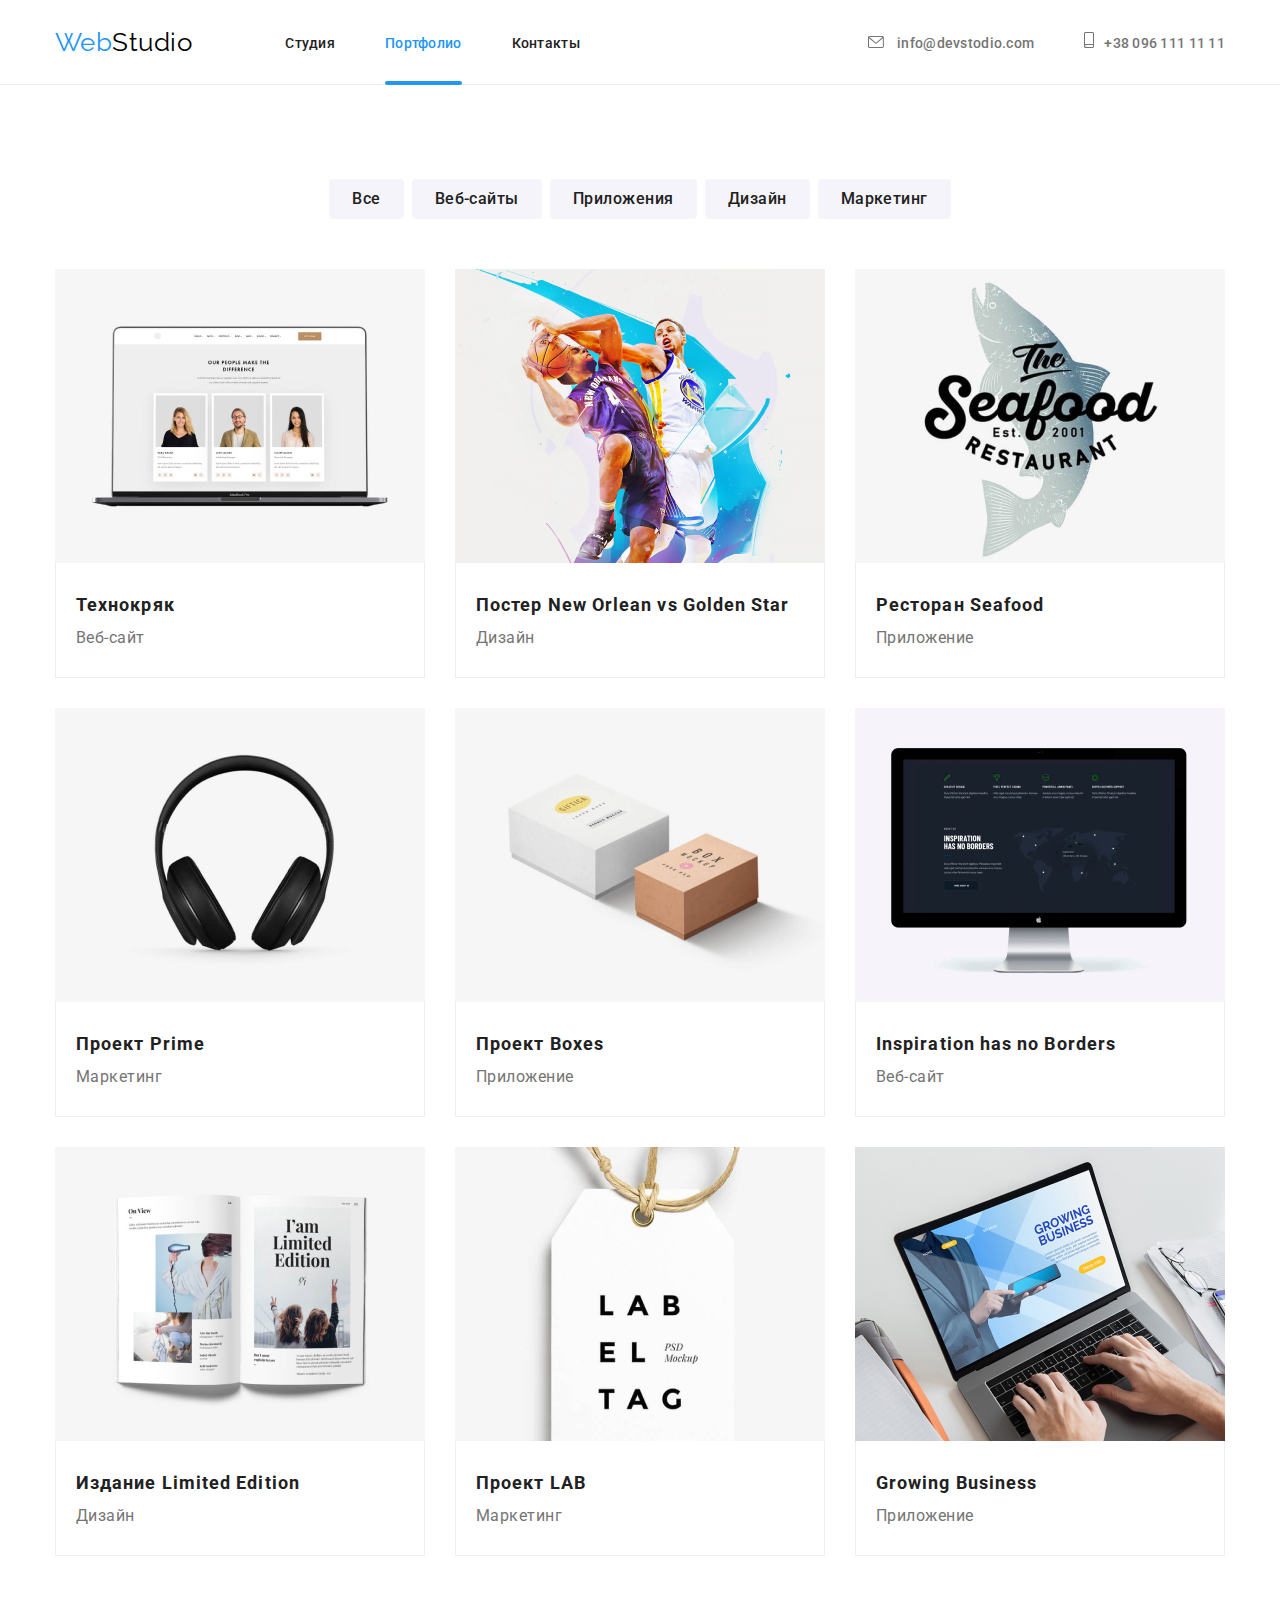
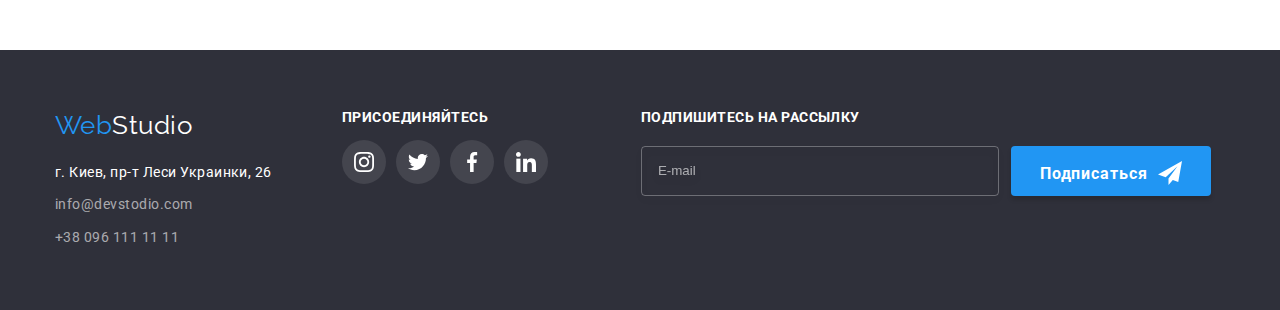
==== portfolio.html @ e449a0f4 "1" ====
<!DOCTYPE html>
<html lang="ru">

<head>
    <meta charset="UTF-8" />
    <meta name="viewport" content="width=device-width, initial-scale=1.0" />
    <title>Web Studio (Version 2.1)</title>
    <link href="https://fonts.googleapis.com/css2?family=Raleway:wght@700&family=Roboto:wght@400;500;700;900&display=swap"
        rel="stylesheet">
    <link rel="stylesheet" href="./css/styles.css">
</head>

<body>
    <header>
        <div class="container header-container">
            <nav class="header-menu">
                <a href="" class="logo">
                    <span>Web</span>Studio
                </a>
    
                <ul class="site-nav list">
                    <li class="site-nav-link nav-item"><a href="./index.html">Студия</a></li>
                    <li class="site-nav-link nav-item"><a href="./portfolio.html" class="current">Портфолио</a></li>
                    <li class="site-nav-link nav-item"><a href="">Контакты</a></li>
                </ul>
            </nav>
    
            <ul class="contacts list">
                <li class="site-nav-link mail">
                    <a class="contacts-link" href="malito:info@devstodio.com"><svg class="icon-envelope">
                            <use href="./images/sprite.svg#icon-envelope"></use>
                        </svg> info@devstodio.com</a>
                </li>
                <li class="site-nav-link">
                    <a class="contacts-link" href="tel:+380961111111"><svg class="icon-smartphone">
                            <use href="./images/sprite.svg#icon-smartphone"></use>
                        </svg>+38 096 111 11 11</a>
                </li>
            </ul>
        </div>
    </header>
<main>

   
    <section class="section">
    <div class="container">
    <ul class="filter list">
            <li class="button-item"><button type="button" class="button-filter">Все</button></li>
            <li class="button-item"><button type="button" class="button-filter">Веб-сайты</button></li>
            <li class="button-item"><button type="button" class="button-filter">Приложения</button></li>
            <li class="button-item"><button type="button" class="button-filter">Дизайн</button></li>
            <li class="button-item"><button type="button" class="button-filter">Маркетинг</button></li>
        </ul>        
         
           <ul class="card-set list">
            <li class="examples-item">
                <a href="" class="examples-wrapper-list">

                <div class="examples-wrapper">
                <img src="./images/examples/img1.jpg" alt="Технокряк" width="370" height="294">
            <p class="overlay-examples">Технокряк это современная площадка распространения коронавируса. Компании используют эту платформу для цифрового
            шпионажа и атак на защищённые сервера конкурентов.</p>
            </div>
            </a>

                <div class="examples-text"><h3 class="examples-title">Технокряк</h3>
             <p class="p-title">Веб-сайт</p>
             </div>
            </li>

            <li class="examples-item"><a href=""><img src="./images/examples/img2.jpg" alt="Постер" width="370" height="294">
                    <div class="examples-text"><h3 class="examples-title">Постер New Orlean vs Golden Star</h3>
                    <p class="p-title">Дизайн</p>
                    </div>
            </a></li>
            <li class="examples-item"><a href=""><img src="./images/examples/img3.jpg" alt="Ресторан" width="370" height="294">
                    <div class="examples-text"><h3 class="examples-title">Ресторан Seafood</h3>
                    <p class="p-title">Приложение</p>
                    </div>
            </a></li>
            <li class="examples-item"><a href=""><img src="./images/examples/img4.jpg" alt="Проект Prime" width="370" height="294">
                    <div class="examples-text"><h3 class="examples-title">Проект Prime</h3>
                    <p class="p-title">Маркетинг</p>
                    </div>
            </a></li>
            <li class="examples-item"><a href=""><img src="./images/examples/img5.jpg" alt="Проект Boxes" width="370" height="294">
                    <div class="examples-text"><h3 class="examples-title">Проект Boxes</h3>
                    <p class="p-title">Приложение</p>
                    </div>
            </a></li>
            <li class="examples-item"><a href=""><img src="./images/examples/img6.jpg" alt="Inspiration has no Borders" width="370" height="294">
                    <div class="examples-text"><h3 class="examples-title">Inspiration has no Borders</h3>
                    <p class="p-title">Веб-сайт</p>
                    </div>
            </a></li>
            <li class="examples-item"><a href=""><img src="./images/examples/img7.jpg" alt="Издание Limited Edition" width="370" height="294">
                    <div class="examples-text"><h3 class="examples-title">Издание Limited Edition</h3>
                    <p class="p-title">Дизайн</p>
                    </div>
            </a></li>
            <li class="examples-item"><a href=""><img src="./images/examples/img8.jpg" alt="Проект LAB" width="370" height="294">
                    <div class="examples-text"><h3 class="examples-title">Проект LAB</h3>
                    <p class="p-title">Маркетинг</p>
                    </div>
            </a></li>
            <li class="examples-item"><a href=""><img src="./images/examples/img9.jpg" alt="Growing Business" width="370" height="294">
                    <div class="examples-text"><h3 class="examples-title">Growing Business</h3>
                    <p class="p-title">Приложение</p>
                    </div>
            </a></li>
        </ul>
        </div>
    </section>
</main>

    <footer class="footer">
        <div class="container container-footer">
    
            <div class="footer-contacts">
                <a href="" class="logo-footer">
                    <span>Web</span>Studio
                </a>
                <address class="contacts-footer">
                    <a href="https://goo.gl/maps/frjreKLphZ5ABXnr6" target="_blank" class="map">г. Киев, пр-т Леси Украинки,
                        26</a>
                    <a href="mailto:info@devstodio.com" class="mail mail-footer">info@devstodio.com</a>
                    <a href="tel:+380961111111" class="tel">+38 096 111 11 11</a>
                </address>
            </div>
    
            <div class="join">
                <h3 class="section-title1 title-footer">Присоединяйтесь</h3>
    
                <ul class="social-list list">
                    <li class="social-list-item">
                        <a href="" class="social-list-link social-list-link-dark">
                            <svg class="social-list-icon social-list-icon-dark">
                                <use href="./images/sprite.svg#icon-instagram"></use>
                            </svg>
                        </a>
                    </li>
    
                    <li class="social-list-item">
                        <a href="" class="social-list-link social-list-link-dark">
                            <svg class="social-list-icon social-list-icon-dark">
                                <use href="./images/sprite.svg#icon-twitter"></use>
                            </svg>
                        </a>
                    </li>
    
                    <li class="social-list-item">
                        <a href="" class="social-list-link social-list-link-dark">
                            <svg class="social-list-icon social-list-icon-dark">
                                <use href="./images/sprite.svg#icon-facebook"></use>
                            </svg>
                        </a>
                    </li>
    
                    <li class="social-list-item">
                        <a href="" class="social-list-link social-list-link-dark">
                            <svg class="social-list-icon social-list-icon-dark">
                                <use href="./images/sprite.svg#icon-linkedin"></use>
                            </svg>
                        </a>
                    </li>
                </ul>
            </div>
    
            <div class="sign">
                <form action="#" class="sign-form">
                    <p class="sign-title title-footer section-title1 ">Подпишитесь на рассылку</p>
    
                    <div class="wrapper-sign-input-btn">
                        <input type="email" name="user-email" class="sign-form-input" placeholder="E-mail" required
                            minlength="2">
    
                        <button type="submit" class="sign-form-btn"><span class="sign-form-btn-wrapper">Подписаться
                                <svg class="sign-icon">
                                    <use href="./images/sprite.svg#icon-send"></use>
                                </svg>
                            </span>
                        </button>
                    </div>
                </form>
    
            </div>
        </div>
    </footer>
  </body>
</html>
---- css/styles.css ----
:root {
  --primary-text-color: #757575;
  --title-text-color: #212121;
  --accent-color: #2196f3;
  --white-color-text: #ffffff;
  --primary-bg: #ffffff;
  --secondary-bg: #f5f4fa;
  --dark-bg: #2f303a;
}

html {
  box-sizing: border-box;
}
*,
*::after,
*::before {
  box-sizing: inherit;
}

h1,
h2,
h3,
h4,
h5,
h6,
p {
  margin-top: 0;
}

p {
  margin-bottom: 20px;
}
p:last-child {
  margin-bottom: 0;
}

ul,
ol {
  margin-top: 0;
  margin-bottom: 0;
  padding-left: 0;
}

img {
  display: block;
  max-width: 100%;
  height: auto;
}

.visually-hidden {
  position: absolute !important;
  clip: rect(1px 1px 1px 1px); /* IE6, IE7 */
  clip: rect(1px, 1px, 1px, 1px);
  padding: 0 !important;
  border: 0 !important;
  height: 1px !important;
  width: 1px !important;
  overflow: hidden;
}

body {
  background-color: var(--primary-bg);
  color: var(--title-text-color);
  font-family: "Roboto", sans-serif;
  letter-spacing: 0.03em;
  text-decoration: none;
  margin: 0;
}

.link {
  text-decoration: none;
}

.container {
  margin-left: auto;
  margin-right: auto;
  width: 1200px;
  padding-left: 15px;
  padding-right: 15px;

  /*outline: 2px solid tomato;*/
}

header {
  background-color: var(--white-color-text);
  border-bottom: 1px solid #ececec;
}

.header-container {
  display: flex;
  align-items: center;

  /*border-bottom: 1px solid #ECECEC;*/
}

.header-menu {
  display: flex;
  align-items: center;
}

.logo {
  display: inline-block;
  margin-right: 93px;
  padding-top: 24px;
  padding-bottom: 24px;

  color: #000000;
  font-family: "Raleway", sans-serif;
  font-size: 26px;
  line-height: 1.19;
  text-decoration: none;
}

span {
  color: var(--accent-color);
}
.list {
  list-style: none;
  padding: 0;
  margin: 0;
}

.list a {
  list-style: none;
  text-decoration: none;
}

.site-nav {
  display: flex;
  /* padding-top: 32px; */
  /* padding-bottom: 32px; */
  /*align-items: center;*/
}

.site-nav a {
  color: var(--title-text-color);
  font-style: normal;
  font-weight: 500;
  font-size: 14px;
  line-height: 1.14;
  letter-spacing: 0.02em;
  text-decoration: none;

  transition: color 250ms cubic-bezier(0.4, 0, 0.2, 1);
}

.site-nav-link {
  padding-top: 32px;
  padding-bottom: 32px;
  position: relative;
}

.nav-item:not(:last-child) {
  margin-right: 50px;
}

.current::after {
  content: "";
  display: block;
  position: absolute;
  width: 100%;
  height: 4px;
  left: 0;
  bottom: -34px;

  background: var(--accent-color);
  border-radius: 2px;
}

.site-nav .current {
  color: var(--accent-color);
  position: relative;
}

.site-nav a:hover,
.site-nav a:focus {
  color: var(--accent-color);
}

/* Контакты */
.contacts {
  display: flex;
  align-items: center;
  margin-left: auto;

  /* padding-top: 32px; */
  /* padding-bottom: 32px; */
}

.mail {
  margin-right: 50px;
}

/*.contacts a {
  color: var(--primary-text-color);
  font-weight: 500;
  font-size: 14px;
  line-height: 1.14;
  letter-spacing: 0.02em;
  text-decoration: none;
}*/

.contacts-link {
  color: var(--primary-text-color);
  font-weight: 500;
  font-size: 14px;
  line-height: 1.14;
  letter-spacing: 0.02em;
  text-decoration: none;

  transition: color 250ms cubic-bezier(0.4, 0, 0.2, 1);
}

.contacts-link:hover,
.contacts-link:focus {
  color: var(--accent-color);
}

.icon-smartphone {
  margin-right: 10px;
  width: 10px;
  height: 16px;
  fill: currentColor;
}

.icon-envelope {
  margin-right: 10px;
  width: 16px;
  height: 12px;
  fill: currentColor;
}

/* ======HERO======*/
.hero {
  background-color: var(--dark-bg);
  background-image: linear-gradient(
      0deg,
      rgba(47, 48, 58, 0.4),
      rgba(47, 48, 58, 0.4)
    ),
    url(../images/imgbghero.jpg);
  background-repeat: no-repeat;
  background-position: center;
  /* background-size: cover; */

  color: var(--white-color-text);
  font-weight: 900;
  font-size: 44px;
  line-height: 1.36;
  text-align: center;
  letter-spacing: 0.06em;
  text-transform: uppercase;
  padding-top: 200px;
  padding-bottom: 200px;
}

.hero-title {
  font-weight: 900;
  font-size: 44px;
  line-height: 1.36;
  display: inline-flex;
  margin-top: 0px;
  margin-bottom: 30px;
  width: 696px;
  letter-spacing: 0.06em;
}

.button {
  color: var(--white-color-text);
  background-color: var(--accent-color);
  font-family: inherit;
  font-weight: 700;
  font-size: 16px;
  line-height: 1.87;
  display: block;
  margin: 0 auto;
  align-items: center;
  text-align: center;
  letter-spacing: 0.06em;
  cursor: pointer;
  border: 1px solid transparent;
  border-radius: 4px;
  padding: 10px 32px;

  /*margin-right: 700px;
  margin-left: 700px;*/
}

/*============Переваги========*/

.icon-box-benefits {
  display: flex;
  align-items: center;
  justify-content: center;

  width: 270px;
  height: 120px;
  background-color: #f5f4fa;
  /* padding: 25px 100px; */
  margin-bottom: 30px;
}

.benefits-icon {
  width: 70px;
  height: 70px;
}

.card-set {
  display: flex;
  flex-wrap: wrap;
  margin-left: -30px;
  margin-top: -30px;
  padding: 0;
  list-style: none;
}

.benefits-item {
  margin-left: 30px;
  margin-top: 30px;
  flex-basis: calc((100% - 120px) / 4);
}

.section {
  color: var(--primary-text-color);
  padding-bottom: 94px;
  padding-top: 94px;

  /*background-color: rebeccapurple;*/
}

/* =====Чем мы занимаемся===== */

.about-item {
  flex-basis: calc((100% - 90px) / 3);
  position: relative;
  margin-left: 30px;
  margin-top: 30px;
}

.label-about {
  display: flex;
  align-items: center;
  justify-content: center;

  width: 100%;
  height: 70px;
  background: rgba(47, 48, 58, 0.8);

  bottom: 0;

  /* padding-top: 27px; */

  position: absolute;
  font-family: "Roboto";
  font-style: normal;
  font-weight: bold;
  font-size: 14px;
  line-height: 16px;
  text-align: center;
  letter-spacing: 0.03em;
  text-transform: uppercase;
  color: var(--white-color-text);
}

.section-about {
  padding-top: 0;

  /*background-color: yellow;*/
}

.section-title1 {
  color: var(--title-text-color);
  font-weight: 700;
  font-size: 14px;
  line-height: 1.14;
  text-transform: uppercase;
}

/*======Наша команда======*/

.team-item {
  margin-left: 30px;
  margin-top: 30px;

  flex-basis: calc((100% - 120px) / 4);
  background-color: #fff;
  box-shadow: 0px 1px 3px rgba(0, 0, 0, 0.12), 0px 1px 1px rgba(0, 0, 0, 0.14),
    0px 2px 1px rgba(0, 0, 0, 0.2);
  border-radius: 0px 0px 4px 4px;
}

/* .team-item:not(:last-child) { 
  margin-right: 30px;
}*/
.p-benefits {
  font-family: "Roboto";
  font-size: 14px;
  line-height: 1.71;
  margin-bottom: 0;
  letter-spacing: 0.03em;
}

.section-title,
.section-title-team {
  color: var(--title-text-color);
  font-weight: 700;
  font-size: 36px;
  line-height: 1.17;
  text-align: center;
  margin-bottom: 50px;
}

.section-team {
  background-color: var(--secondary-bg);
}
.name {
  color: var(--title-text-color);
  font-weight: 500;
  font-size: 16px;
  line-height: 1.19;
  text-align: center;
}

.our-team p {
  font-size: 16px;
  line-height: 1.19;
  text-align: center;
  margin-bottom: 16px;
}

.name-list {
  padding-top: 30px;
  padding-bottom: 30px;
}

.social-list {
  display: flex;
  justify-content: center;
}

.social-list-item {
  width: 44px;
  height: 44px;
}

.social-list-item:not(:last-child) {
  margin-right: 10px;
}

.social-list-link {
  display: flex;
  justify-content: center;
  align-items: center;

  width: 44px;
  height: 44px;
  border-radius: 50%;
  background-color: #ffffff;
  transition: background-color 250ms cubic-bezier(0.4, 0, 0.2, 1);
}

.social-list-icon {
  width: 20px;
  height: 20px;
  fill: #afb1b8;
}

.social-list-link:hover,
.social-list-link:focus {
  background-color: var(--accent-color);
}

.social-list-link:hover .social-list-icon,
.social-list-link:focus .social-list-icon {
  fill: var(--white-color-text);
}

/* ========Постоянные клиенты========= */

.clients-logo {
  display: flex;
  justify-content: space-between;
}

.icon-logo-clients {
  display: flex;
  width: 170px;
  height: 92px;
  align-items: center;

  border: 1px solid #afb1b8;
  box-sizing: border-box;
  border-radius: 4px;
  fill: #afb1b8;
  padding: 16px 32px;
  transition: border-color 250ms cubic-bezier(0.4, 0, 0.2, 1),
    fill 250ms cubic-bezier(0.4, 0, 0.2, 1);
}

.link-clients:hover .icon-logo-clients,
.link-clients:focus .icon-logo-clients {
  fill: var(--accent-color);
  border: 1px solid var(--accent-color);
}

/*.link-clients:hover .icon-logo-clients,
.link-clients:focus .icon-logo-clients {
  border: 1px solid var(--accent-color);
}*/

/*==========Footer==========*/

.footer {
  background-color: var(--dark-bg);
  color: var(--white-color-text);
  padding-top: 60px;
  padding-bottom: 60px;
}

.container-footer {
  display: flex;
}

.footer-contacts {
  margin-right: 70px;
}

.map {
  color: #ffffff;
}
.contacts-footer a {
  /* color: rgba(255, 255, 255, 0.6); */
  font-size: 14px;
  line-height: 1.71;
  text-decoration: none;
  font-style: normal;
  list-style: none;
  display: block;
}

.mail,
.tel {
  color: rgba(255, 255, 255, 0.6);
}
.mail-footer {
  margin-bottom: 9px;
  margin-top: 9px;
}

.logo-footer {
  display: inline-block;
  margin-bottom: 20px;
  color: var(--white-color-text);
  font-family: "Raleway", sans-serif;
  font-size: 26px;
  line-height: 1.19;
  text-decoration: none;
}
.title-footer {
  color: var(--white-color-text);
}

.social-list-link-dark {
  background: rgba(255, 255, 255, 0.1);
  transition: background-color 250ms cubic-bezier(0.4, 0, 0.2, 1);
}

.social-list-icon-dark {
  fill: #ffffff;
}
/* ===============Подпишитесь на рассылку============ */
.sign {
  margin-left: 93px;
}

.sign-forum {
  display: flex;
  align-items: center;
  justify-content: center;
}

.sign-form-input {
  width: 358px;
  height: 50px;

  background-color: transparent;
  border: 1px solid rgba(255, 255, 255, 0.3);
  box-sizing: border-box;
  filter: drop-shadow(0px 4px 4px rgba(0, 0, 0, 0.15));
  border-radius: 4px;
  padding-left: 16px;
  color: rgba(255, 255, 255, 0.6);
  cursor: pointer;
  transition: border-color 250ms cubic-bezier(0.4, 0, 0.2, 1);
}

.sign-form-input::placeholder {
  color: rgba(255, 255, 255, 0.6);
}

.sign-form-input:focus {
  outline: none;
  border-color: var(--accent-color);
}

.sign-form-btn {
  width: 200px;
  height: 50px;

  background: var(--accent-color);
  box-shadow: 0px 4px 4px rgba(0, 0, 0, 0.15);
  border-radius: 4px;
  border-color: transparent;
  cursor: pointer;
  margin-left: 12px;
}

.wrapper-sign-input-btn {
  display: flex;
  align-items: center;
  justify-content: center;
}

.sign-form-btn-wrapper {
  font-family: "Roboto";

  font-weight: bold;
  font-size: 16px;
  line-height: 1.87;

  letter-spacing: 0.06em;

  color: #ffffff;

  padding: 10px;
  display: flex;
  align-items: center;
  justify-content: center;
}

.sign-icon {
  width: 24px;
  height: 24px;
  fill: #ffffff;
  margin-left: 10px;
}

/* ============Portolio ==============*/

.button-item:not(:last-child) {
  margin-right: 8px;
}

.filter {
  list-style: none;
  margin-bottom: 50px;
  display: flex;
  justify-content: center;
}

.examples-item {
  margin-left: 30px;
  margin-top: 30px;
  flex-basis: calc((100% - 90px) / 3);
  transition: filter 250ms cubic-bezier(0.4, 0, 0.2, 1);
}

.examples-item:hover,
.examples-item:focus {
  filter: drop-shadow(0px 4px 4px rgba(0, 0, 0, 0.25));
}

.examples-text {
  padding: 24px 20px;
  background: #ffffff;
  border: 1px solid #eeeeee;
  box-sizing: border-box;
  border-top: none;
}

.button-filter {
  padding: 6px 22px;

  font-family: Roboto;
  font-style: normal;

  color: var(--title-text-color);
  background-color: var(--secondary-bg);
  font-weight: 500;
  font-size: 16px;
  line-height: 1.62;
  text-align: center;
  letter-spacing: 0.03em;
  border-radius: 4px;
  border: 1px solid transparent;
  cursor: pointer;
  transition: background-color 250ms cubic-bezier(0.4, 0, 0.2, 1),
    filter 250ms cubic-bezier(0.4, 0, 0.2, 1);
}

.button-filter:hover,
.button-filter:focus {
  color: var(--white-color-text);
  background-color: var(--accent-color);
}

.button-filter:hover,
.button-filter:focus {
  filter: drop-shadow(0px 4px 4px rgba(0, 0, 0, 0.25));
}

.examples-title {
  color: var(--title-text-color);
  font-weight: 700;
  font-size: 18px;
  line-height: 2;
  letter-spacing: 0.06em;
  margin: 0;
}

.p-title {
  color: var(--primary-text-color);
  font-size: 16px;
  line-height: 1.87;
}
/*=============== Оверлайн=========== */

.examples-wrapper {
  position: relative;
  overflow: hidden;
}

.overlay-examples {
  position: absolute;
  top: 0;
  left: 0;
  width: 100%;
  height: 100%;
  overflow: auto;
  padding: 63px 24px;
  font-size: 18px;
  line-height: 1.56;
  letter-spacing: 0.03em;
  transform: translateY(100%);

  transition: transform 250ms linear;

  color: #ffffff;
  background: rgba(33, 150, 243, 0.9);
}

.examples-wrapper-list:hover .overlay-examples,
.examples-wrapper-list:focus .overlay-examples {
  transform: translateY(0%);
}

/* ===========Модальное окно============== */
.backdrop {
  position: fixed;
  top: 0;
  left: 0;
  z-index: 100;
  width: 100vw;
  height: 100vh;

  background: rgba(0, 0, 0, 0.2);

  transition: opacity 250ms cubic-bezier(0.4, 0, 0.2, 1),
    visibility 250ms cubic-bezier(0.4, 0, 0.2, 1);
}

.modal {
  position: absolute;
  top: 50%;
  left: 50%;
  transform: translate(-50%, -50%);
  width: 528px;
  min-height: 581px;
  padding: 40px;

  background: #ffffff;
  box-shadow: 0px 1px 3px rgba(0, 0, 0, 0.12), 0px 1px 1px rgba(0, 0, 0, 0.14),
    0px 2px 1px rgba(0, 0, 0, 0.2);
  border-radius: 4px;
}

.modal-close-btn {
  position: absolute;
  top: 8px;
  right: 8px;
  width: 30px;
  height: 30px;
  border-radius: 50%;
  border: 1px solid rgba(0, 0, 0, 0.1);
  background-color: transparent;
  cursor: pointer;
  padding: 0;
  filter: drop-shadow(0px 4px 4px rgba(0, 0, 0, 0.25));

  display: flex;
  align-items: center;
  justify-content: center;
}

.icon-close {
  /* position: relative; */
  width: 18px;
  height: 18px;
  transition: fill 250ms cubic-bezier(0.4, 0, 0.2, 1);
}

.icon-close:hover,
.icon-close:focus {
  fill: var(--accent-color);
}

.is-hidden {
  opacity: 0;
  visibility: hidden;
  pointer-events: none;
}

.modal-form-title {
  font-weight: bold;
  font-size: 20px;
  line-height: 23px;
  text-align: center;
  letter-spacing: 0.03em;
  margin-bottom: 12px;

  color: #212121;
}

.modal-form-field {
  font-size: 12px;
  line-height: 14px;
  letter-spacing: 0.01em;

  color: #757575;
}

.modal-form-input-wrapper {
  position: relative;
  display: block;
  margin-top: 4px;
  margin-bottom: 10px;
}

.modal-form-icon {
  position: absolute;
  top: 50%;
  left: 12px;
  transform: translateY(-50%);

  width: 18px;
  height: 18px;
  transition: fill 250ms cubic-bezier(0.4, 0, 0.2, 1);
}

.modal-form-input:focus + .modal-form-icon {
  fill: var(--accent-color);
}

.modal-form {
  display: flex;
  flex-direction: column;
}

.modal-form-input {
  width: 100%;
  height: 40px;
  padding-left: 42px;

  border: 1px solid rgba(33, 33, 33, 0.2);
  box-sizing: border-box;
  filter: drop-shadow(0px 4px 4px rgba(0, 0, 0, 0.25)),
    drop-shadow(0px 4px 4px rgba(0, 0, 0, 0.25));
  border-radius: 4px;
  transition: border-color 250ms cubic-bezier(0.4, 0, 0.2, 1);
  cursor: pointer;
}

.modal-form-input:focus {
  outline: none;
  border-color: var(--accent-color);
}

.modal-form-comment {
  width: 100%;
  min-width: 448px;
  height: 120px;
  margin-top: 6px;
  padding: 15px;
  border: 1px solid rgba(33, 33, 33, 0.2);
  border-radius: 4px;
  resize: none;
  margin-bottom: 20px;
  transition: border-color 250ms cubic-bezier(0.4, 0, 0.2, 1);
  cursor: pointer;
}

.modal-form-comment::placeholder {
  font-size: 14px;
  line-height: 16px;
  letter-spacing: 0.01em;

  color: rgba(117, 117, 117, 0.5);
}

.modal-form-comment:focus {
  outline: none;
  border-color: var(--accent-color);
}

.modal-form-checkbox-desc {
  font-size: 14px;
  line-height: 1.71;
  letter-spacing: 0.03em;

  color: #757575;
}

.modal-form-checkbox-link {
  color: var(--accent-color);
}

.modal-form-checkbox-desc::before {
  display: inline-block;
  vertical-align: middle;
  content: "";
  width: 16px;
  height: 15px;
  border: 1.5px solid #212121;
  cursor: pointer;
  margin-right: 7px;
  border-radius: 2px;
}

.modal-form-check:checked + .modal-form-checkbox-desc::before {
  background-image: url(../images/iconcheck.svg);
  border: var(--accent-color);
}

.modal-form-check:focus + .modal-form-checkbox-desc::before {
  border-color: #2196f3;
}

.modal-form-btn {
  align-self: center;
  width: 200px;
  height: 50px;
  padding: 10px 55px;
  font-weight: bold;
  margin-top: 30px;
  cursor: pointer;

  font-size: 16px;
  line-height: 1.87;
  letter-spacing: 0.06em;

  background: var(--accent-color);
  border-color: transparent;
  box-shadow: 0px 4px 4px rgba(0, 0, 0, 0.15);
  border-radius: 4px;
  color: var(--white-color-text);
  transition: background-color 250ms cubic-bezier(0.4, 0, 0.2, 1);
}

.modal-form-btn:hover,
.modal-form-btn:focus {
  background-color: var(--accent-color);
  color: #ffffff;
}
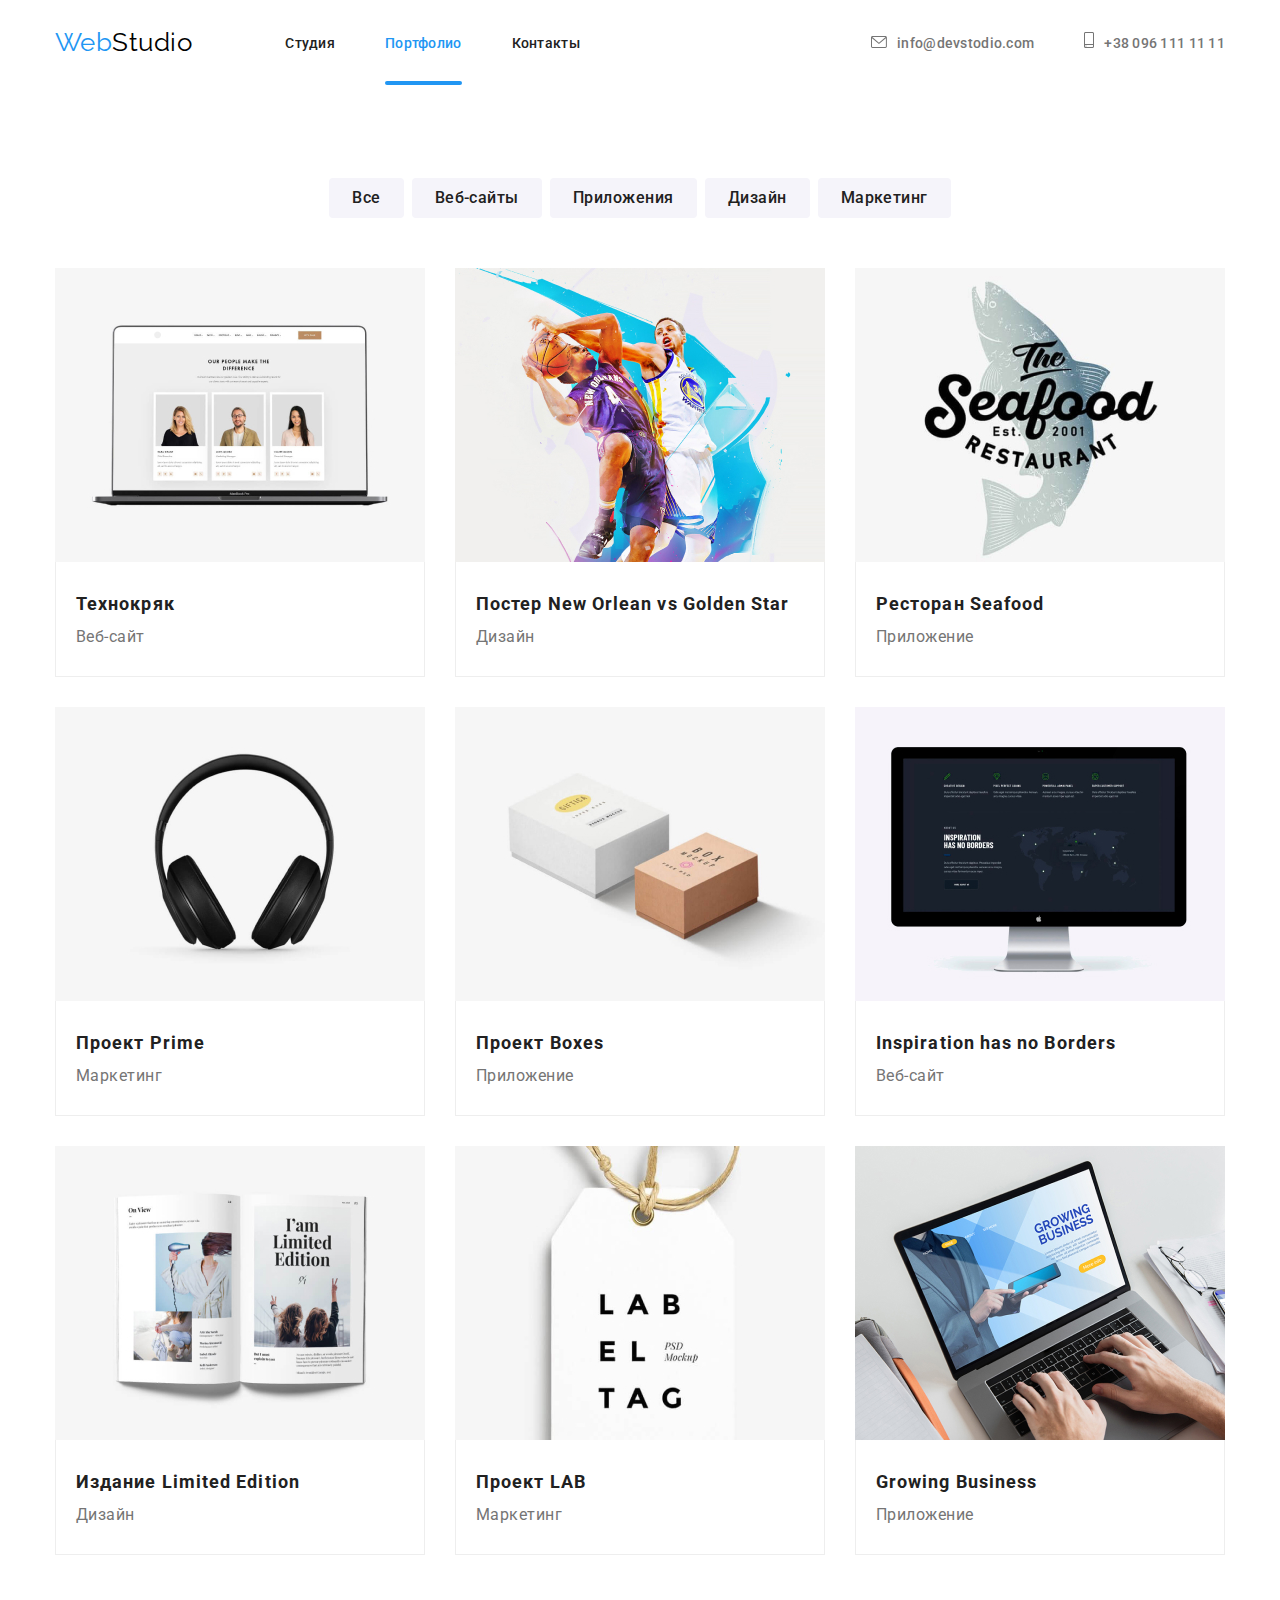
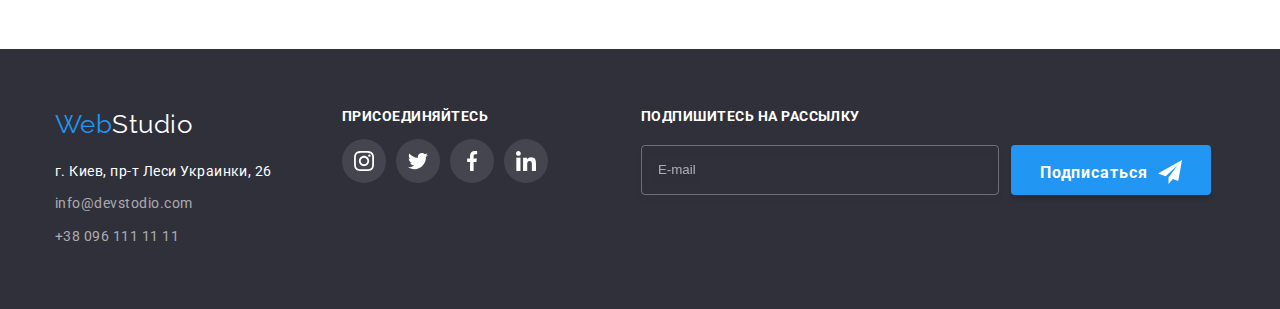
==== commit 78a9ce10: "+BEM portfolio" ====
--- a/portfolio.html
+++ b/portfolio.html
@@ -7,105 +7,107 @@
     <title>Web Studio (Version 2.1)</title>
     <link href="https://fonts.googleapis.com/css2?family=Raleway:wght@700&family=Roboto:wght@400;500;700;900&display=swap"
         rel="stylesheet">
-    <link rel="stylesheet" href="./css/styles.css">
+    <link rel="stylesheet" href="./css/main.min.css">
 </head>
 
 <body>
-    <header>
-        <div class="container header-container">
-            <nav class="header-menu">
-                <a href="" class="logo">
-                    <span>Web</span>Studio
-                </a>
-    
-                <ul class="site-nav list">
-                    <li class="site-nav-link nav-item"><a href="./index.html">Студия</a></li>
-                    <li class="site-nav-link nav-item"><a href="./portfolio.html" class="current">Портфолио</a></li>
-                    <li class="site-nav-link nav-item"><a href="">Контакты</a></li>
-                </ul>
-            </nav>
-    
-            <ul class="contacts list">
-                <li class="site-nav-link mail">
-                    <a class="contacts-link" href="malito:info@devstodio.com"><svg class="icon-envelope">
-                            <use href="./images/sprite.svg#icon-envelope"></use>
-                        </svg> info@devstodio.com</a>
-                </li>
-                <li class="site-nav-link">
-                    <a class="contacts-link" href="tel:+380961111111"><svg class="icon-smartphone">
-                            <use href="./images/sprite.svg#icon-smartphone"></use>
-                        </svg>+38 096 111 11 11</a>
-                </li>
+<header class="page-header">
+    <div class="container page-header__container">
+        <nav class="page-header__menu">
+            <a href="" class="logo">
+                <span class="logo__span">Web</span>Studio
+            </a>
+
+            <ul class="site-nav list">
+                <li class="site-nav__link site-nav__item"><a class="site-nav__menu"
+                        href="./index.html">Студия</a></li>
+                <li class="site-nav__link site-nav__item"><a class="site-nav__menu site-nav__menu--active"
+                        href="./portfolio.html">Портфолио</a></li>
+                <li class="site-nav__link site-nav__item"><a class="site-nav__menu" href="">Контакты</a></li>
             </ul>
-        </div>
-    </header>
+        </nav>
+
+        <ul class="contacts list">
+            <li class="site-nav__link contacts__mail">
+                <a class="contacts__link" href="malito:info@devstodio.com"><svg class="contacts__icon-envelope">
+                        <use href="./images/sprite.svg#icon-envelope"></use>
+                    </svg>info@devstodio.com</a>
+            </li>
+            <li class="site-nav__link">
+                <a class="contacts__link" href="tel:+380961111111"><svg class="contacts__icon-smartphone">
+                        <use href="./images/sprite.svg#icon-smartphone"></use>
+                    </svg>+38 096 111 11 11</a>
+            </li>
+        </ul>
+    </div>
+</header>
 <main>
 
    
-    <section class="section">
-    <div class="container">
-    <ul class="filter list">
-            <li class="button-item"><button type="button" class="button-filter">Все</button></li>
-            <li class="button-item"><button type="button" class="button-filter">Веб-сайты</button></li>
-            <li class="button-item"><button type="button" class="button-filter">Приложения</button></li>
-            <li class="button-item"><button type="button" class="button-filter">Дизайн</button></li>
-            <li class="button-item"><button type="button" class="button-filter">Маркетинг</button></li>
+    <section class="section portfolio">
+    <div class="portfopio__container container">
+    <ul class="portfolio__filter list">
+            <li class="portfolio__btnitem"><button type="button" class="portfolio__btn">Все</button></li>
+            <li class="portfolio__btnitem"><button type="button" class="portfolio__btn">Веб-сайты</button></li>
+            <li class="portfolio__btnitem"><button type="button" class="portfolio__btn">Приложения</button></li>
+            <li class="portfolio__btnitem"><button type="button" class="portfolio__btn">Дизайн</button></li>
+            <li class="portfolio__btnitem"><button type="button" class="portfolio__btn">Маркетинг</button></li>
         </ul>        
          
-           <ul class="card-set list">
-            <li class="examples-item">
-                <a href="" class="examples-wrapper-list">
+           <ul class="examples card-set">
+            <li class="examples__item">
+                <a href="" class="examples__wrapper-list link">
 
-                <div class="examples-wrapper">
+                <div class="examples__wrapper">
                 <img src="./images/examples/img1.jpg" alt="Технокряк" width="370" height="294">
-            <p class="overlay-examples">Технокряк это современная площадка распространения коронавируса. Компании используют эту платформу для цифрового
+            <p class="examples__overlay">Технокряк это современная площадка распространения коронавируса. Компании используют эту платформу для цифрового
             шпионажа и атак на защищённые сервера конкурентов.</p>
             </div>
             </a>
 
-                <div class="examples-text"><h3 class="examples-title">Технокряк</h3>
-             <p class="p-title">Веб-сайт</p>
+                <div class="examples__text"><h3 class="examples__title">Технокряк</h3>
+             <p class="examples__disc">Веб-сайт</p>
              </div>
             </li>
 
-            <li class="examples-item"><a href=""><img src="./images/examples/img2.jpg" alt="Постер" width="370" height="294">
-                    <div class="examples-text"><h3 class="examples-title">Постер New Orlean vs Golden Star</h3>
-                    <p class="p-title">Дизайн</p>
+            <li class="examples__item"><a class="link" href=""><img src="./images/examples/img2.jpg" alt="Постер" width="370" height="294">
+                    <div class="examples__text"><h3 class="examples__title">Постер New Orlean vs Golden Star</h3>
+                    <p class="examples__disc">Дизайн</p>
                     </div>
             </a></li>
-            <li class="examples-item"><a href=""><img src="./images/examples/img3.jpg" alt="Ресторан" width="370" height="294">
-                    <div class="examples-text"><h3 class="examples-title">Ресторан Seafood</h3>
-                    <p class="p-title">Приложение</p>
+            <li class="examples__item"><a class="link" href=""><img src="./images/examples/img3.jpg" alt="Ресторан" width="370" height="294">
+                    <div class="examples__text"><h3 class="examples__title">Ресторан Seafood</h3>
+                    <p class="examples__disc">Приложение</p>
                     </div>
             </a></li>
-            <li class="examples-item"><a href=""><img src="./images/examples/img4.jpg" alt="Проект Prime" width="370" height="294">
-                    <div class="examples-text"><h3 class="examples-title">Проект Prime</h3>
-                    <p class="p-title">Маркетинг</p>
+            <li class="examples__item"><a class="link" href=""><img src="./images/examples/img4.jpg" alt="Проект Prime" width="370" height="294">
+                    <div class="examples__text"><h3 class="examples__title">Проект Prime</h3>
+                    <p class="examples__disc">Маркетинг</p>
                     </div>
             </a></li>
-            <li class="examples-item"><a href=""><img src="./images/examples/img5.jpg" alt="Проект Boxes" width="370" height="294">
-                    <div class="examples-text"><h3 class="examples-title">Проект Boxes</h3>
-                    <p class="p-title">Приложение</p>
+            <li class="examples__item"><a class="link" href=""><img src="./images/examples/img5.jpg" alt="Проект Boxes" width="370" height="294">
+                    <div class="examples__text"><h3 class="examples__title">Проект Boxes</h3>
+                    <p class="examples__disc">Приложение</p>
                     </div>
             </a></li>
-            <li class="examples-item"><a href=""><img src="./images/examples/img6.jpg" alt="Inspiration has no Borders" width="370" height="294">
-                    <div class="examples-text"><h3 class="examples-title">Inspiration has no Borders</h3>
-                    <p class="p-title">Веб-сайт</p>
+            <li class="examples__item"><a class="link" href=""><img src="./images/examples/img6.jpg" alt="Inspiration has no Borders" width="370" height="294">
+                    <div class="examples__text"><h3 class="examples__title">Inspiration has no Borders</h3>
+                    <p class="examples__disc">Веб-сайт</p>
                     </div>
             </a></li>
-            <li class="examples-item"><a href=""><img src="./images/examples/img7.jpg" alt="Издание Limited Edition" width="370" height="294">
-                    <div class="examples-text"><h3 class="examples-title">Издание Limited Edition</h3>
-                    <p class="p-title">Дизайн</p>
+            <li class="examples__item"><a class="link" href=""><img src="./images/examples/img7.jpg" alt="Издание Limited Edition" width="370" height="294">
+                    <div class="examples__text"><h3 class="examples__title">Издание Limited Edition</h3>
+                    <p class="examples__disc">Дизайн</p>
                     </div>
             </a></li>
-            <li class="examples-item"><a href=""><img src="./images/examples/img8.jpg" alt="Проект LAB" width="370" height="294">
-                    <div class="examples-text"><h3 class="examples-title">Проект LAB</h3>
-                    <p class="p-title">Маркетинг</p>
+            <li class="examples__item"><a class="link" href=""><img src="./images/examples/img8.jpg" alt="Проект LAB" width="370" height="294">
+                    <div class="examples__text"><h3 class="examples__title">Проект LAB</h3>
+                    <p class="examples__disc">Маркетинг</p>
                     </div>
             </a></li>
-            <li class="examples-item"><a href=""><img src="./images/examples/img9.jpg" alt="Growing Business" width="370" height="294">
-                    <div class="examples-text"><h3 class="examples-title">Growing Business</h3>
-                    <p class="p-title">Приложение</p>
+            <li class="examples__item"><a class="link" href=""><img src="./images/examples/img9.jpg" alt="Growing Business" width="370" height="294">
+                    <div class="examples__text"><h3 class="examples__title">Growing Business</h3>
+                    <p class="examples__disc">Приложение</p>
                     </div>
             </a></li>
         </ul>
@@ -113,78 +115,79 @@
     </section>
 </main>
 
-    <footer class="footer">
-        <div class="container container-footer">
-    
-            <div class="footer-contacts">
-                <a href="" class="logo-footer">
-                    <span>Web</span>Studio
-                </a>
-                <address class="contacts-footer">
-                    <a href="https://goo.gl/maps/frjreKLphZ5ABXnr6" target="_blank" class="map">г. Киев, пр-т Леси Украинки,
-                        26</a>
-                    <a href="mailto:info@devstodio.com" class="mail mail-footer">info@devstodio.com</a>
-                    <a href="tel:+380961111111" class="tel">+38 096 111 11 11</a>
-                </address>
-            </div>
-    
-            <div class="join">
-                <h3 class="section-title1 title-footer">Присоединяйтесь</h3>
-    
-                <ul class="social-list list">
-                    <li class="social-list-item">
-                        <a href="" class="social-list-link social-list-link-dark">
-                            <svg class="social-list-icon social-list-icon-dark">
-                                <use href="./images/sprite.svg#icon-instagram"></use>
+<footer class="page-footer">
+    <div class="container page-footer__container">
+
+        <div class="page-footer__wrapper">
+            <a href="" class="page-footer__logo">
+                <span class="logo__span">Web</span>Studio
+            </a>
+            <address class="page-footer__list">
+                <a href="https://goo.gl/maps/frjreKLphZ5ABXnr6" target="_blank"
+                    class="page-footer__contacts page-footer__map">г. Киев, пр-т Леси Украинки, 26</a>
+                <a href="mailto:info@devstodio.com"
+                    class="page-footer__contacts page-footer__mail">info@devstodio.com</a>
+                <a href="tel:+380961111111" class="page-footer__contacts page-footer__tel">+38 096 111 11 11</a>
+            </address>
+        </div>
+
+        <div class="join">
+            <h3 class="section__title1 join__title">Присоединяйтесь</h3>
+
+            <ul class="social-list list">
+                <li class="social-list__item">
+                    <a href="" class="social-list__link social-list__link--dark">
+                        <svg class="social-list__link-icon social-list__link--dark-icon">
+                            <use href="./images/sprite.svg#icon-instagram"></use>
+                        </svg>
+                    </a>
+                </li>
+
+                <li class="social-list__item">
+                    <a href="" class="social-list__link social-list__link--dark">
+                        <svg class="social-list__link-icon social-list__link--dark-icon">
+                            <use href="./images/sprite.svg#icon-twitter"></use>
+                        </svg>
+                    </a>
+                </li>
+
+                <li class="social-list__item">
+                    <a href="" class="social-list__link social-list__link--dark">
+                        <svg class="social-list__link-icon social-list__link--dark-icon">
+                            <use href="./images/sprite.svg#icon-facebook"></use>
+                        </svg>
+                    </a>
+                </li>
+
+                <li class="social-list__item">
+                    <a href="" class="social-list__link social-list__link--dark">
+                        <svg class="social-list__link-icon social-list__link--dark-icon">
+                            <use href="./images/sprite.svg#icon-linkedin"></use>
+                        </svg>
+                    </a>
+                </li>
+            </ul>
+        </div>
+
+        <div class="sign">
+            <form action="#" class="sign-form">
+                <p class="sign-form__title">Подпишитесь на рассылку</p>
+
+                <div class="sign-form__wrapper">
+                    <input type="email" name="user-email" class="sign-form__input" placeholder="E-mail" required
+                        minlength="2">
+
+                    <button type="submit" class="sign-form__btn"><span class="sign-form__btn-wrapper">Подписаться
+                            <svg class="sign-form__icon">
+                                <use href="./images/sprite.svg#icon-send"></use>
                             </svg>
-                        </a>
-                    </li>
-    
-                    <li class="social-list-item">
-                        <a href="" class="social-list-link social-list-link-dark">
-                            <svg class="social-list-icon social-list-icon-dark">
-                                <use href="./images/sprite.svg#icon-twitter"></use>
-                            </svg>
-                        </a>
-                    </li>
-    
-                    <li class="social-list-item">
-                        <a href="" class="social-list-link social-list-link-dark">
-                            <svg class="social-list-icon social-list-icon-dark">
-                                <use href="./images/sprite.svg#icon-facebook"></use>
-                            </svg>
-                        </a>
-                    </li>
-    
-                    <li class="social-list-item">
-                        <a href="" class="social-list-link social-list-link-dark">
-                            <svg class="social-list-icon social-list-icon-dark">
-                                <use href="./images/sprite.svg#icon-linkedin"></use>
-                            </svg>
-                        </a>
-                    </li>
-                </ul>
-            </div>
-    
-            <div class="sign">
-                <form action="#" class="sign-form">
-                    <p class="sign-title title-footer section-title1 ">Подпишитесь на рассылку</p>
-    
-                    <div class="wrapper-sign-input-btn">
-                        <input type="email" name="user-email" class="sign-form-input" placeholder="E-mail" required
-                            minlength="2">
-    
-                        <button type="submit" class="sign-form-btn"><span class="sign-form-btn-wrapper">Подписаться
-                                <svg class="sign-icon">
-                                    <use href="./images/sprite.svg#icon-send"></use>
-                                </svg>
-                            </span>
-                        </button>
-                    </div>
-                </form>
-    
-            </div>
+                        </span>
+                    </button>
+                </div>
+            </form>
+
         </div>
-    </footer>
+    </div>
+</footer>
   </body>
 </html>--- a/css/main.min.css
+++ b/css/main.min.css
@@ -0,0 +1,2 @@
+:root{--primary-text-color: #757575;--title-text-color: #212121;--accent-color: #2196f3;--white-color-text: #ffffff;--primary-bg: #ffffff;--secondary-bg: #f5f4fa;--dark-bg: #2f303a}.visually-hidden{position:absolute !important;clip:rect(1px 1px 1px 1px);clip:rect(1px, 1px, 1px, 1px);padding:0 !important;border:0 !important;height:1px !important;width:1px !important;overflow:hidden}html{box-sizing:border-box}*,*::after,*::before{box-sizing:inherit}h1,h2,h3,h4,h5,h6,p{margin-top:0}p{margin-bottom:20px}p:last-child{margin-bottom:0}ul,ol{margin-top:0;margin-bottom:0;padding-left:0}img{display:block;max-width:100%;height:auto}body{background-color:var(--primary-bg);color:var(--title-text-color);font-family:"Roboto", sans-serif;letter-spacing:0.03em;text-decoration:none;margin:0}.link{text-decoration:none}.list{list-style:none;padding:0;margin:0}.section{color:var(--primary-text-color);padding-bottom:94px;padding-top:94px}.container{margin-left:auto;margin-right:auto;width:1200px;padding-left:15px;padding-right:15px}.card-set{display:flex;flex-wrap:wrap;margin-left:-30px;margin-top:-30px;padding:0;list-style:none}.logo{display:inline-block;margin-right:93px;padding-top:24px;padding-bottom:24px;color:#000000;font-family:"Raleway", sans-serif;font-size:26px;line-height:1.19;text-decoration:none}.logo__span{color:var(--accent-color)}.social-list__link{display:flex;justify-content:center;align-items:center;width:44px;height:44px;border-radius:50%;background-color:#ffffff;transition:background-color 250ms cubic-bezier(0.4, 0, 0.2, 1)}.social-list__link:hover,.social-list__link:focus{background-color:var(--accent-color)}.social-list__link-icon{width:20px;height:20px;fill:#afb1b8}.social-list__link-icon:focus,.social-list__link-icon:hover{fill:var(--white-color-text)}.social-list{display:flex;justify-content:center}.social-list__item{width:44px;height:44px}.social-list__item:not(:last-child){margin-right:10px}.social-list__link--dark{background:rgba(255,255,255,0.1);transition:background-color 250ms cubic-bezier(0.4, 0, 0.2, 1)}.social-list__link--dark-icon{fill:#ffffff}.sign{margin-left:93px}.sign-form__title{color:var(--white-color-text);font-weight:700;font-size:14px;line-height:1.14;text-transform:uppercase}.sign-form__wrapper{display:flex;align-items:center;justify-content:center}.sign-form__input{width:358px;height:50px;background-color:transparent;border:1px solid rgba(255,255,255,0.3);box-sizing:border-box;filter:drop-shadow(0px 4px 4px rgba(0,0,0,0.15));border-radius:4px;padding-left:16px;color:rgba(255,255,255,0.6);cursor:pointer;transition:border-color 250ms cubic-bezier(0.4, 0, 0.2, 1)}.sign-form__input::placeholder{color:rgba(255,255,255,0.6)}.sign-form__input:focus{outline:none;border-color:var(--accent-color)}.sign-form__btn{width:200px;height:50px;background:var(--accent-color);box-shadow:0px 4px 4px rgba(0,0,0,0.15);border-radius:4px;border-color:transparent;cursor:pointer;margin-left:12px}.sign-form__btn-wrapper{font-family:"Roboto";font-weight:bold;font-size:16px;line-height:1.87;letter-spacing:0.06em;color:#ffffff;padding:10px;display:flex;align-items:center;justify-content:center}.sign-form__icon{width:24px;height:24px;fill:#ffffff;margin-left:10px}.backdrop{position:fixed;top:0;left:0;z-index:100;width:100vw;height:100vh;background:rgba(0,0,0,0.2);transition:opacity 250ms cubic-bezier(0.4, 0, 0.2, 1),visibility 250ms cubic-bezier(0.4, 0, 0.2, 1)}.modal{position:absolute;top:50%;left:50%;transform:translate(-50%, -50%);width:528px;min-height:581px;padding:40px;background:#ffffff;box-shadow:0px 1px 3px rgba(0,0,0,0.12),0px 1px 1px rgba(0,0,0,0.14),0px 2px 1px rgba(0,0,0,0.2);border-radius:4px}.modal__close-btn{position:absolute;top:8px;right:8px;width:30px;height:30px;border-radius:50%;border:1px solid rgba(0,0,0,0.1);background-color:transparent;cursor:pointer;padding:0;filter:drop-shadow(0px 4px 4px rgba(0,0,0,0.25));display:flex;align-items:center;justify-content:center}.modal__close-icon{width:18px;height:18px;transition:fill 250ms cubic-bezier(0.4, 0, 0.2, 1)}.modal__close-icon:hover,.modal__close-icon:focus{fill:var(--accent-color)}.is-hidden{opacity:0;visibility:hidden;pointer-events:none}.modal-form{display:flex;flex-direction:column}.modal-form__title{font-weight:bold;font-size:20px;line-height:23px;text-align:center;letter-spacing:0.03em;margin-bottom:12px;color:#212121}.modal-form__field{font-size:12px;line-height:14px;letter-spacing:0.01em;color:#757575}.modal-form__input-wrapper{position:relative;display:block;margin-top:4px;margin-bottom:10px}.modal-form__input{width:100%;height:40px;padding-left:42px;border:1px solid rgba(33,33,33,0.2);box-sizing:border-box;filter:drop-shadow(0px 4px 4px rgba(0,0,0,0.25)),drop-shadow(0px 4px 4px rgba(0,0,0,0.25));border-radius:4px;transition:border-color 250ms cubic-bezier(0.4, 0, 0.2, 1);cursor:pointer}.modal-form__input:focus{outline:none;border-color:var(--accent-color)}.modal-form__icon{position:absolute;top:50%;left:12px;transform:translateY(-50%);width:18px;height:18px;transition:fill 250ms cubic-bezier(0.4, 0, 0.2, 1)}.modal-form__input:focus+.modal-form__icon{fill:var(--accent-color)}.modal-form__comment{width:100%;min-width:448px;height:120px;margin-top:6px;padding:15px;border:1px solid rgba(33,33,33,0.2);border-radius:4px;resize:none;margin-bottom:20px;transition:border-color 250ms cubic-bezier(0.4, 0, 0.2, 1);cursor:pointer}.modal-form__comment::placeholder{font-size:14px;line-height:16px;letter-spacing:0.01em;color:rgba(117,117,117,0.5)}.modal-form__comment:focus{outline:none;border-color:var(--accent-color)}.modal-form__checkbox-desc{font-size:14px;line-height:1.71;letter-spacing:0.03em;color:#757575}.modal-form__checkbox-desc::before{display:inline-block;vertical-align:middle;content:"";width:16px;height:15px;border:1.5px solid #212121;cursor:pointer;margin-right:7px;border-radius:2px}.modal-form__check:checked+.modal-form__checkbox-desc::before{background-image:url(../images/iconcheck.svg);border:var(--accent-color)}.modal-form__check:focus+.modal-form__checkbox-desc::before{border-color:#2196f3}.modal-form__checkbox-link{color:var(--accent-color)}.modal-form__btn{align-self:center;width:200px;height:50px;padding:10px 55px;font-weight:bold;margin-top:30px;cursor:pointer;font-size:16px;line-height:1.87;letter-spacing:0.06em;background:var(--accent-color);border-color:transparent;box-shadow:0px 4px 4px rgba(0,0,0,0.15);border-radius:4px;color:var(--white-color-text);transition:background-color 250ms cubic-bezier(0.4, 0, 0.2, 1)}.modal-form__btn:hover,.modal-form__btn:focus{background-color:var(--accent-color);color:#ffffff}.section__title1{color:var(--title-text-color);font-weight:700;font-size:14px;line-height:1.14;text-transform:uppercase}.section__title{color:var(--title-text-color);font-weight:700;font-size:36px;line-height:1.17;text-align:center;margin-bottom:50px}page-header{background-color:var(--white-color-text);border-bottom:1px solid #ececec}.page-header__container{display:flex;align-items:center}.page-header__menu{display:flex;align-items:center}.site-nav{display:flex}.site-nav .site-nav__menu--active{color:var(--accent-color);position:relative}.site-nav__menu{color:var(--title-text-color);font-style:normal;font-weight:500;font-size:14px;line-height:1.14;letter-spacing:0.02em;text-decoration:none;transition:color 250ms cubic-bezier(0.4, 0, 0.2, 1)}.site-nav__menu:hover,.site-nav__menu:focus{color:var(--accent-color)}.site-nav__link{padding-top:32px;padding-bottom:32px;position:relative}.site-nav__item:not(:last-child){margin-right:50px}.site-nav__menu--active::after{content:"";display:block;position:absolute;width:100%;height:4px;left:0;bottom:-34px;background:var(--accent-color);border-radius:2px}.contacts{display:flex;align-items:center;margin-left:auto}.contacts__mail{margin-right:50px}.contacts__link{color:var(--primary-text-color);font-weight:500;font-size:14px;line-height:1.14;letter-spacing:0.02em;text-decoration:none;transition:color 250ms cubic-bezier(0.4, 0, 0.2, 1)}.contacts__link:hover,.contacts__link:focus{color:var(--accent-color)}.contacts__icon-smartphone{margin-right:10px;width:10px;height:16px;fill:currentColor}.contacts__icon-envelope{margin-right:10px;width:16px;height:12px;fill:currentColor}.hero{background-color:var(--dark-bg);background-image:linear-gradient(0deg, rgba(47,48,58,0.4), rgba(47,48,58,0.4)),url(../images/imgbghero.jpg);background-repeat:no-repeat;background-position:center;color:var(--white-color-text);font-weight:900;font-size:44px;line-height:1.36;text-align:center;letter-spacing:0.06em;text-transform:uppercase;padding-top:200px;padding-bottom:200px}.hero__title{font-weight:900;font-size:44px;line-height:1.36;display:inline-flex;margin-top:0px;margin-bottom:30px;width:696px;letter-spacing:0.06em}.hero__button{color:var(--white-color-text);background-color:var(--accent-color);font-family:inherit;font-weight:700;font-size:16px;line-height:1.87;display:block;margin:0 auto;align-items:center;text-align:center;letter-spacing:0.06em;cursor:pointer;border:1px solid transparent;border-radius:4px;padding:10px 32px}.benefits__icon-box{display:flex;align-items:center;justify-content:center;width:270px;height:120px;background-color:#f5f4fa;margin-bottom:30px}.benefits__icon{width:70px;height:70px}.benefits__item{margin-left:30px;margin-top:30px;flex-basis:calc((100% - 120px) / 4)}.benefits__desc{font-family:"Roboto";font-size:14px;line-height:1.71;margin-bottom:0;letter-spacing:0.03em}.about__item{flex-basis:calc((100% - 90px) / 3);position:relative;margin-left:30px;margin-top:30px}.about__label{display:flex;align-items:center;justify-content:center;width:100%;height:70px;background:rgba(47,48,58,0.8);bottom:0;position:absolute;font-family:"Roboto";font-style:normal;font-weight:bold;font-size:14px;line-height:16px;text-align:center;letter-spacing:0.03em;text-transform:uppercase;color:var(--white-color-text)}.about{padding-top:0}.ourteam__item{margin-left:30px;margin-top:30px;flex-basis:calc((100% - 120px) / 4);background-color:#fff;box-shadow:0px 1px 3px rgba(0,0,0,0.12),0px 1px 1px rgba(0,0,0,0.14),0px 2px 1px rgba(0,0,0,0.2);border-radius:0px 0px 4px 4px}.ourteam__title{color:var(--title-text-color);font-weight:700;font-size:36px;line-height:1.17;text-align:center;margin-bottom:50px}.team{background-color:var(--secondary-bg)}.ourteam__name{color:var(--title-text-color);font-weight:500;font-size:16px;line-height:1.19;text-align:center}.ourteam__position{font-size:16px;line-height:1.19;text-align:center;margin-bottom:16px}.ourteam__name-list{padding-top:30px;padding-bottom:30px}.clients__logo{display:flex;justify-content:space-between}.clients__cards{display:flex;width:170px;height:92px;align-items:center;border:1px solid #afb1b8;box-sizing:border-box;border-radius:4px;fill:#afb1b8;padding:16px 32px;transition:border-color 250ms cubic-bezier(0.4, 0, 0.2, 1),fill 250ms cubic-bezier(0.4, 0, 0.2, 1)}.clients__link:hover .clients__cards,.clients__link:focus .clients__cards{fill:var(--accent-color);border:1px solid var(--accent-color)}.page-footer{background-color:var(--dark-bg);color:var(--white-color-text);padding-top:60px;padding-bottom:60px}.page-footer__logo{display:inline-block;margin-bottom:20px;color:var(--white-color-text);font-family:"Raleway", sans-serif;font-size:26px;line-height:1.19;text-decoration:none}.page-footer__container{display:flex}.page-footer__list{margin-right:70px}.page-footer__map{color:#ffffff}.page-footer__contacts{font-size:14px;line-height:1.71;text-decoration:none;font-style:normal;list-style:none;display:block}.page-footer__tel{color:rgba(255,255,255,0.6)}.page-footer__mail{margin-bottom:9px;margin-top:9px;color:rgba(255,255,255,0.6)}.join__title{color:var(--white-color-text)}.portfolio__btnitem:not(:last-child){margin-right:8px}.portfolio__filter{list-style:none;margin-bottom:50px;display:flex;justify-content:center}.portfolio__btn{padding:6px 22px;font-family:Roboto;font-style:normal;color:var(--title-text-color);background-color:var(--secondary-bg);font-weight:500;font-size:16px;line-height:1.62;text-align:center;letter-spacing:0.03em;border-radius:4px;border:1px solid transparent;cursor:pointer;transition:background-color 250ms cubic-bezier(0.4, 0, 0.2, 1),filter 250ms cubic-bezier(0.4, 0, 0.2, 1)}.portfolio__btn:hover,.portfolio__btn:focus{color:var(--white-color-text);background-color:var(--accent-color);filter:drop-shadow(0px 4px 4px rgba(0,0,0,0.25))}.examples__item{margin-left:30px;margin-top:30px;flex-basis:calc((100% - 90px) / 3);transition:filter 250ms cubic-bezier(0.4, 0, 0.2, 1)}.examples__item:hover,.examples__item:focus{filter:drop-shadow(0px 4px 4px rgba(0,0,0,0.25))}.examples__text{padding:24px 20px;background:#ffffff;border:1px solid #eeeeee;box-sizing:border-box;border-top:none}.examples__title{color:var(--title-text-color);font-weight:700;font-size:18px;line-height:2;letter-spacing:0.06em;margin:0}.examples__disc{color:var(--primary-text-color);font-size:16px;line-height:1.87}.examples__wrapper{position:relative;overflow:hidden}.examples__overlay{position:absolute;top:0;left:0;width:100%;height:100%;overflow:auto;padding:63px 24px;font-size:18px;line-height:1.56;letter-spacing:0.03em;transform:translateY(100%);transition:transform 250ms linear;color:#ffffff;background:rgba(33,150,243,0.9)}.examples__wrapper-list:hover .examples__overlay,.examples__wrapper-list:focus .examples__overlay{transform:translateY(0%)}
+/*# sourceMappingURL=main.min.css.map */